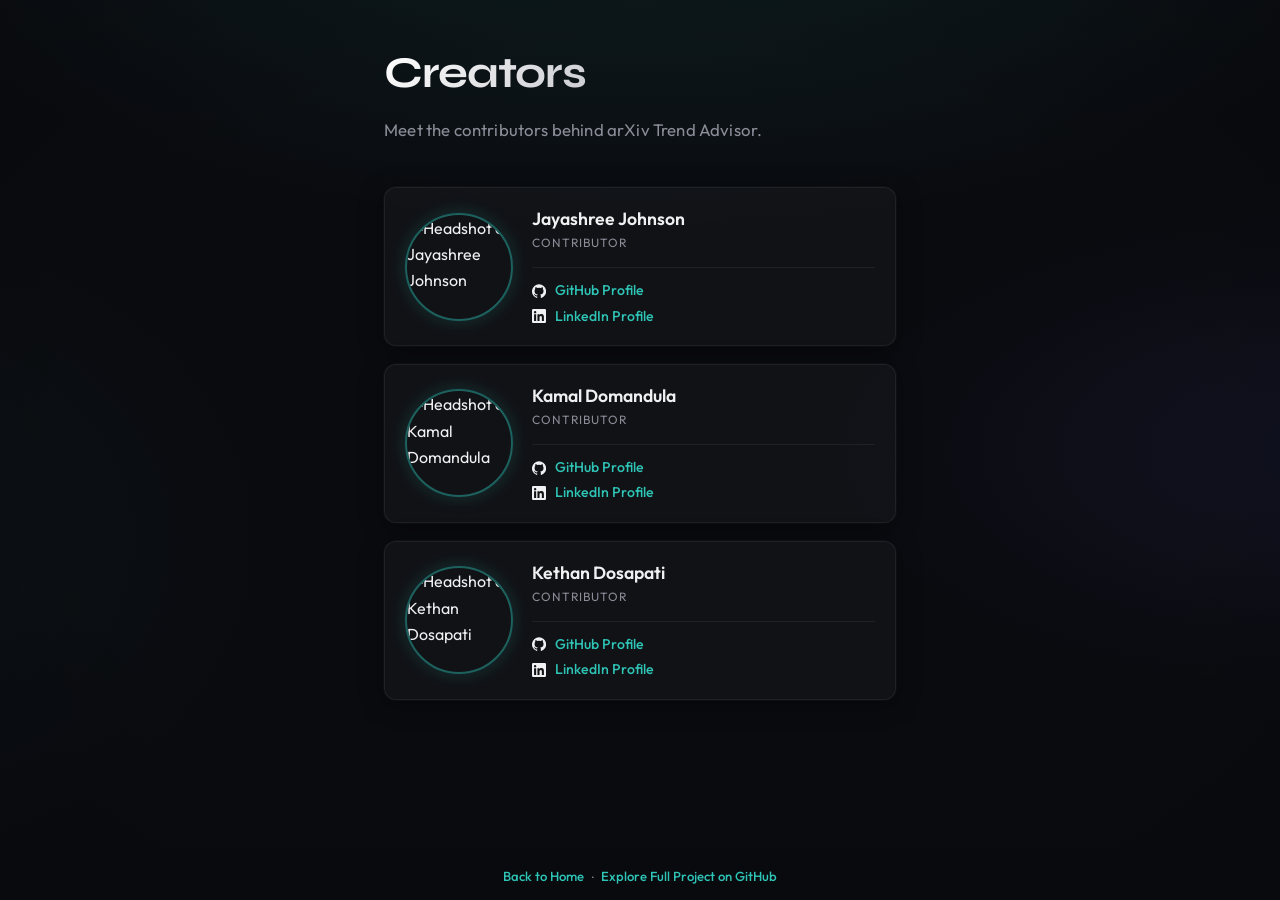
==== web_app/creators.html @ 8b3a318e "Added creators screen and new privacy policy screen to the mobile app, removed outdated privacy poli" ====
<!DOCTYPE html>
<html lang="en" data-api-base="https://arxiv-trend-predictor-api-001.onrender.com">
<head>
  <meta charset="UTF-8" />
  <meta name="viewport" content="width=device-width, initial-scale=1.0" />
  <title>Creators | arXiv Trend Advisor</title>
  <link rel="icon" href="favicon.ico" sizes="32x32" />
  <link rel="icon" href="favicon.svg" type="image/svg+xml" />
  <link rel="apple-touch-icon" href="apple-touch-icon.png" />
  <link rel="manifest" href="manifest.json" />
  <meta name="theme-color" content="#5B4FD9" />
  <link rel="preconnect" href="https://fonts.googleapis.com" />
  <link rel="preconnect" href="https://fonts.gstatic.com" crossorigin />
  <link rel="stylesheet" href="styles.css" />
</head>
<body>
  <div class="page creators-page">
    <header class="header">
      <h1 class="title">Creators</h1>
      <p class="tagline">Meet the contributors behind arXiv Trend Advisor.</p>
    </header>

    <main class="main creators-main">
      <section class="creators-section">
        <div class="contributors-grid">
          <article class="contributor-item">
            <img
              class="contributor-headshot"
              src="https://github.com/jayashreejohnson.png"
              alt="Headshot of Jayashree Johnson"
              loading="lazy"
            />
            <div class="contributor-content">
              <h3>Jayashree Johnson</h3>
              <p class="contributor-role">Contributor</p>
              <div class="contributor-rail">
                <a class="contributor-link-row" href="https://github.com/jayashreejohnson" target="_blank" rel="noopener">
                  <span class="contributor-link-icon" aria-hidden="true">
                    <svg viewBox="0 0 16 16" focusable="false">
                      <path d="M8 .3a8 8 0 0 0-2.53 15.6c.4.07.55-.17.55-.39v-1.35c-2.24.49-2.71-1.08-2.71-1.08-.36-.94-.9-1.19-.9-1.19-.73-.5.06-.49.06-.49.82.06 1.25.85 1.25.85.72 1.24 1.9.88 2.36.67.07-.53.28-.88.5-1.08-1.78-.2-3.65-.89-3.65-3.94 0-.88.31-1.6.82-2.16-.08-.2-.36-1.01.08-2.1 0 0 .68-.22 2.21.83a7.6 7.6 0 0 1 4.03 0c1.53-1.05 2.2-.83 2.2-.83.45 1.09.17 1.9.09 2.1.51.56.82 1.28.82 2.16 0 3.06-1.88 3.73-3.67 3.93.29.25.54.74.54 1.49v2.2c0 .22.14.47.55.39A8 8 0 0 0 8 .3z" />
                    </svg>
                  </span>
                  <span>GitHub Profile</span>
                </a>
                <a class="contributor-link-row" href="https://www.linkedin.com/in/jayashreejohnson/" target="_blank" rel="noopener">
                  <span class="contributor-link-icon" aria-hidden="true">
                    <svg viewBox="0 0 24 24" focusable="false">
                      <path d="M20.45 20.45h-3.55v-5.57c0-1.33-.03-3.04-1.85-3.04-1.86 0-2.15 1.45-2.15 2.95v5.66H9.35V9h3.4v1.56h.05c.47-.9 1.63-1.85 3.36-1.85 3.59 0 4.25 2.36 4.25 5.44v6.3ZM5.34 7.43a2.06 2.06 0 1 1 0-4.13 2.06 2.06 0 0 1 0 4.13Zm1.77 13.02H3.56V9h3.55v11.45ZM22 0H2A2 2 0 0 0 0 2v20a2 2 0 0 0 2 2h20a2 2 0 0 0 2-2V2a2 2 0 0 0-2-2Z" />
                    </svg>
                  </span>
                  <span>LinkedIn Profile</span>
                </a>
              </div>
            </div>
          </article>

          <article class="contributor-item">
            <img
              class="contributor-headshot"
              src="https://github.com/kamaldomandula.png"
              alt="Headshot of Kamal Domandula"
              loading="lazy"
            />
            <div class="contributor-content">
              <h3>Kamal Domandula</h3>
              <p class="contributor-role">Contributor</p>
              <div class="contributor-rail">
                <a class="contributor-link-row" href="https://github.com/kamaldomandula" target="_blank" rel="noopener">
                  <span class="contributor-link-icon" aria-hidden="true">
                    <svg viewBox="0 0 16 16" focusable="false">
                      <path d="M8 .3a8 8 0 0 0-2.53 15.6c.4.07.55-.17.55-.39v-1.35c-2.24.49-2.71-1.08-2.71-1.08-.36-.94-.9-1.19-.9-1.19-.73-.5.06-.49.06-.49.82.06 1.25.85 1.25.85.72 1.24 1.9.88 2.36.67.07-.53.28-.88.5-1.08-1.78-.2-3.65-.89-3.65-3.94 0-.88.31-1.6.82-2.16-.08-.2-.36-1.01.08-2.1 0 0 .68-.22 2.21.83a7.6 7.6 0 0 1 4.03 0c1.53-1.05 2.2-.83 2.2-.83.45 1.09.17 1.9.09 2.1.51.56.82 1.28.82 2.16 0 3.06-1.88 3.73-3.67 3.93.29.25.54.74.54 1.49v2.2c0 .22.14.47.55.39A8 8 0 0 0 8 .3z" />
                    </svg>
                  </span>
                  <span>GitHub Profile</span>
                </a>
                <a class="contributor-link-row" href="https://www.linkedin.com/in/kamaldomandula/" target="_blank" rel="noopener">
                  <span class="contributor-link-icon" aria-hidden="true">
                    <svg viewBox="0 0 24 24" focusable="false">
                      <path d="M20.45 20.45h-3.55v-5.57c0-1.33-.03-3.04-1.85-3.04-1.86 0-2.15 1.45-2.15 2.95v5.66H9.35V9h3.4v1.56h.05c.47-.9 1.63-1.85 3.36-1.85 3.59 0 4.25 2.36 4.25 5.44v6.3ZM5.34 7.43a2.06 2.06 0 1 1 0-4.13 2.06 2.06 0 0 1 0 4.13Zm1.77 13.02H3.56V9h3.55v11.45ZM22 0H2A2 2 0 0 0 0 2v20a2 2 0 0 0 2 2h20a2 2 0 0 0 2-2V2a2 2 0 0 0-2-2Z" />
                    </svg>
                  </span>
                  <span>LinkedIn Profile</span>
                </a>
              </div>
            </div>
          </article>

          <article class="contributor-item">
            <img
              class="contributor-headshot"
              src="https://github.com/dkethan.png"
              alt="Headshot of Kethan Dosapati"
              loading="lazy"
            />
            <div class="contributor-content">
              <h3>Kethan Dosapati</h3>
              <p class="contributor-role">Contributor</p>
              <div class="contributor-rail">
                <a class="contributor-link-row" href="https://github.com/dkethan" target="_blank" rel="noopener">
                  <span class="contributor-link-icon" aria-hidden="true">
                    <svg viewBox="0 0 16 16" focusable="false">
                      <path d="M8 .3a8 8 0 0 0-2.53 15.6c.4.07.55-.17.55-.39v-1.35c-2.24.49-2.71-1.08-2.71-1.08-.36-.94-.9-1.19-.9-1.19-.73-.5.06-.49.06-.49.82.06 1.25.85 1.25.85.72 1.24 1.9.88 2.36.67.07-.53.28-.88.5-1.08-1.78-.2-3.65-.89-3.65-3.94 0-.88.31-1.6.82-2.16-.08-.2-.36-1.01.08-2.1 0 0 .68-.22 2.21.83a7.6 7.6 0 0 1 4.03 0c1.53-1.05 2.2-.83 2.2-.83.45 1.09.17 1.9.09 2.1.51.56.82 1.28.82 2.16 0 3.06-1.88 3.73-3.67 3.93.29.25.54.74.54 1.49v2.2c0 .22.14.47.55.39A8 8 0 0 0 8 .3z" />
                    </svg>
                  </span>
                  <span>GitHub Profile</span>
                </a>
                <a class="contributor-link-row" href="https://www.linkedin.com/in/kethan-dosapati/" target="_blank" rel="noopener">
                  <span class="contributor-link-icon" aria-hidden="true">
                    <svg viewBox="0 0 24 24" focusable="false">
                      <path d="M20.45 20.45h-3.55v-5.57c0-1.33-.03-3.04-1.85-3.04-1.86 0-2.15 1.45-2.15 2.95v5.66H9.35V9h3.4v1.56h.05c.47-.9 1.63-1.85 3.36-1.85 3.59 0 4.25 2.36 4.25 5.44v6.3ZM5.34 7.43a2.06 2.06 0 1 1 0-4.13 2.06 2.06 0 0 1 0 4.13Zm1.77 13.02H3.56V9h3.55v11.45ZM22 0H2A2 2 0 0 0 0 2v20a2 2 0 0 0 2 2h20a2 2 0 0 0 2-2V2a2 2 0 0 0-2-2Z" />
                    </svg>
                  </span>
                  <span>LinkedIn Profile</span>
                </a>
              </div>
            </div>
          </article>
        </div>
      </section>
    </main>

    <footer class="footer footer-bar">
      <p class="footer-links footer-links-one-line">
        <a href="./index.html">Back to Home</a>
        <span aria-hidden="true">·</span>
        <a href="https://github.com/dkethan/arxiv-trend-predictor" target="_blank" rel="noopener">Explore Full Project on GitHub</a>
      </p>
    </footer>
  </div>
</body>
</html>
---- web_app/styles.css ----
/* arXiv Trend Advisor – distinctive, premium editorial feel */

@import url('https://fonts.googleapis.com/css2?family=Syne:wght@500;600;700;800&family=Outfit:wght@300;400;500;600&family=JetBrains+Mono:wght@400;500&display=swap');

:root {
  --bg: #0a0b0f;
  --bg-mesh: radial-gradient(ellipse 140% 90% at 50% -15%, rgba(46, 196, 182, 0.11), transparent 45%),
             radial-gradient(ellipse 90% 60% at 105% 50%, rgba(99, 102, 241, 0.08), transparent 45%),
             radial-gradient(ellipse 70% 80% at -10% 60%, rgba(46, 196, 182, 0.04), transparent 45%),
             #0a0b0f;
  --vignette: radial-gradient(ellipse 100% 100% at 50% 50%, transparent 40%, rgba(0, 0, 0, 0.25) 100%);
  --grid-dot: rgba(255, 255, 255, 0.045);
  --grid-line: rgba(255, 255, 255, 0.035);
  --surface: rgba(18, 20, 28, 0.85);
  --surface-elevated: rgba(28, 31, 42, 0.9);
  --border: rgba(255, 255, 255, 0.06);
  --border-focus: rgba(46, 196, 182, 0.5);
  --text: #f0f0f2;
  --text-muted: #8b8d98;
  --accent: #2ec4b6;
  --accent-soft: rgba(46, 196, 182, 0.2);
  --accent-glow: rgba(46, 196, 182, 0.35);
  --success: #34d399;
  --success-soft: rgba(52, 211, 153, 0.15);
  --amber: #fbbf24;
  --amber-soft: rgba(251, 191, 36, 0.15);
  --error: #f87171;
  --error-soft: rgba(248, 113, 113, 0.12);
  --radius: 12px;
  --radius-sm: 8px;
  --font-display: "Syne", system-ui, sans-serif;
  --font-sans: "Outfit", system-ui, sans-serif;
  --font-mono: "JetBrains Mono", ui-monospace, monospace;
  --shadow-card: 0 4px 24px rgba(0, 0, 0, 0.4), 0 0 0 1px rgba(255, 255, 255, 0.03);
  --shadow-card-hover: 0 8px 32px rgba(0, 0, 0, 0.5), 0 0 0 1px rgba(255, 255, 255, 0.04);
  --shadow-glow: 0 0 40px -8px var(--accent-glow);
}

*,
*::before,
*::after {
  box-sizing: border-box;
}

body {
  margin: 0;
  min-height: 100vh;
  background: var(--bg);
  color: var(--text);
  font-family: var(--font-sans);
  font-size: 1rem;
  font-weight: 400;
  line-height: 1.65;
  position: relative;
}

/* Layered background: grid + mesh + vignette */
body::before {
  content: "";
  position: fixed;
  inset: 0;
  z-index: 0;
  background-image:
    linear-gradient(var(--grid-line) 1px, transparent 1px),
    linear-gradient(90deg, var(--grid-line) 1px, transparent 1px),
    radial-gradient(circle at 1px 1px, var(--grid-dot) 1px, transparent 0);
  background-size: 64px 64px, 64px 64px, 24px 24px;
  background-position: 0 0, 0 0, 0 0;
  pointer-events: none;
  opacity: 0.85;
}

body::after {
  content: "";
  position: fixed;
  inset: 0;
  z-index: 0;
  background: var(--vignette), var(--bg-mesh);
  background-attachment: fixed;
  pointer-events: none;
}

.page {
  max-width: 560px;
  margin: 0 auto;
  padding: 3rem 1.5rem 6.25rem;
  min-height: 100vh;
  display: flex;
  flex-direction: column;
  position: relative;
  z-index: 1;
}

/* ----- Header ----- */
.header {
  margin-bottom: 2.5rem;
}

.title {
  font-family: var(--font-display);
  font-size: clamp(2rem, 5vw, 2.75rem);
  font-weight: 700;
  margin: 0 0 0.4em;
  letter-spacing: -0.03em;
  line-height: 1.15;
  color: var(--text);
  background: linear-gradient(135deg, #fff 0%, var(--text-muted) 100%);
  -webkit-background-clip: text;
  -webkit-text-fill-color: transparent;
  background-clip: text;
}

.tagline {
  margin: 0;
  color: var(--text-muted);
  font-size: 1.05rem;
  font-weight: 400;
  letter-spacing: 0.01em;
}

/* ----- Form ----- */
.form {
  margin-bottom: 0.5rem;
}

.form-note {
  font-size: 0.8125rem;
  color: var(--text-muted);
  margin: 0 0 0.5rem;
  line-height: 1.5;
}

.field {
  margin-bottom: 1.5rem;
}

.field label {
  display: block;
  font-size: 0.8rem;
  font-weight: 500;
  color: var(--text-muted);
  margin-bottom: 0.5rem;
  letter-spacing: 0.04em;
}

.field input,
.field textarea {
  width: 100%;
  padding: 0.85rem 1rem;
  font-family: var(--font-sans);
  font-size: 1rem;
  font-weight: 400;
  color: var(--text);
  background: var(--surface);
  border: 1px solid var(--border);
  border-radius: var(--radius-sm);
  transition: border-color 0.2s ease, box-shadow 0.2s ease, background 0.2s ease;
  box-shadow: inset 0 1px 2px rgba(0, 0, 0, 0.2);
}

.field input::placeholder,
.field textarea::placeholder {
  color: var(--text-muted);
  opacity: 0.7;
}

.field input:focus,
.field textarea:focus {
  outline: none;
  border-color: rgba(255, 255, 255, 0.12);
  box-shadow: inset 0 1px 2px rgba(0, 0, 0, 0.2);
  background: var(--surface-elevated);
}

.field textarea {
  resize: vertical;
  min-height: 128px;
}

.form-actions {
  display: flex;
  align-items: center;
  gap: 1rem;
  flex-wrap: wrap;
}

.btn {
  font-family: var(--font-display);
  font-size: 0.95rem;
  font-weight: 600;
  letter-spacing: 0.02em;
  padding: 0.75rem 1.5rem;
  border: none;
  border-radius: var(--radius-sm);
  cursor: pointer;
  transition: transform 0.15s ease, box-shadow 0.2s ease, background 0.2s ease;
}

.btn:active {
  transform: scale(0.98);
}

.btn-primary {
  background: linear-gradient(135deg, var(--accent) 0%, #26a89a 100%);
  color: #0a0b0f;
  box-shadow: 0 2px 12px var(--accent-soft), 0 1px 0 rgba(255, 255, 255, 0.08) inset;
}

.btn-primary:hover:not(:disabled) {
  transform: translateY(-1px);
  box-shadow: 0 4px 20px var(--accent-glow), 0 1px 0 rgba(255, 255, 255, 0.1) inset;
  background: linear-gradient(135deg, #36d4c4 0%, var(--accent) 100%);
}

.btn-primary:disabled {
  opacity: 0.6;
  cursor: not-allowed;
  transform: none;
}

.btn-example {
  background: var(--surface);
  color: var(--text);
  border: 1px solid var(--border);
  font-size: 0.875rem;
}

.btn-example:hover {
  border-color: var(--border-focus);
  background: var(--surface-elevated);
  color: var(--accent);
}

.status {
  font-size: 0.875rem;
  color: var(--text-muted);
}

.status-below-note {
  margin: 0.25rem 0 0;
  min-height: 0;
}

/* ----- Results ----- */
.result {
  margin-top: 2rem;
}

.result.hidden {
  display: none;
}

.result-inner {
  padding: 0.25rem 0 1.5rem;
}

.result-heading {
  font-family: var(--font-display);
  font-size: 1.1rem;
  font-weight: 600;
  letter-spacing: -0.02em;
  margin: 0 0 1.25rem;
  color: var(--text-muted);
}

/* ----- Insights / Charts ----- */
.viz-section {
  margin-bottom: 1.75rem;
}

.viz-section-title {
  font-family: var(--font-display);
  font-size: 0.75rem;
  font-weight: 600;
  letter-spacing: 0.08em;
  text-transform: uppercase;
  color: var(--text-muted);
  margin: 0 0 0.75rem;
}

.charts-row {
  display: grid;
  gap: 1rem;
  margin-bottom: 1rem;
}

@media (min-width: 520px) {
  .charts-row {
    grid-template-columns: 1fr 1fr;
  }
}

.chart-wrap {
  background: var(--surface);
  border: 1px solid var(--border);
  border-radius: var(--radius);
  padding: 1rem;
  box-shadow: var(--shadow-card);
  height: 200px;
}

.chart-wrap.chart-wrap-tall {
  height: 240px;
}

.chart-wrap.scatter-wrap {
  height: 220px;
}

.chart-wrap canvas {
  display: block;
  max-width: 100%;
}

/* Numbers at a glance – stat tiles */
.viz-numbers {
  margin-top: 1rem;
  padding: 1rem 1.25rem;
  background: var(--surface);
  border: 1px solid var(--border);
  border-radius: var(--radius);
  box-shadow: var(--shadow-card);
}

.viz-numbers-title {
  font-size: 0.7rem;
  font-weight: 600;
  text-transform: uppercase;
  letter-spacing: 0.08em;
  color: var(--text-muted);
  margin: 0 0 0.75rem;
}

.viz-stat-layout {
  display: grid;
  grid-template-columns: 1.25fr 1fr;
  grid-template-areas:
    "primary top"
    "primary domains"
    "summary summary";
  gap: 0.75rem;
}

.viz-stat-tile {
  min-height: 120px;
  padding: 0.8rem 0.9rem;
  background: rgba(255, 255, 255, 0.03);
  border: 1px solid var(--border);
  border-radius: var(--radius-sm);
  transition: border-color 0.2s ease, background 0.2s ease;
}

.viz-stat-tile:hover {
  background: rgba(255, 255, 255, 0.05);
  border-color: rgba(255, 255, 255, 0.1);
}

.viz-stat-tile-primary {
  grid-area: primary;
  display: flex;
  flex-direction: column;
  justify-content: space-between;
}

.viz-stat-tile-top-growth { grid-area: top; }
.viz-stat-tile-domains { grid-area: domains; }

.viz-stat-tile-summary {
  grid-area: summary;
  min-height: auto;
  display: flex;
  justify-content: space-between;
  align-items: flex-start;
  gap: 1rem;
}

.viz-stat-summary-item {
  min-width: 0;
}

.viz-stat-summary-item-right {
  text-align: right;
}

.viz-stat-label {
  display: block;
  font-size: 0.65rem;
  font-weight: 600;
  text-transform: uppercase;
  letter-spacing: 0.06em;
  color: var(--text-muted);
  margin-bottom: 0.25rem;
}

.viz-stat-value {
  font-family: var(--font-mono);
  font-size: 1.05rem;
  font-weight: 600;
  color: var(--text);
  display: block;
  line-height: 1.25;
  word-break: normal;
  overflow-wrap: anywhere;
}

.viz-stat-value.viz-stat-primary {
  font-family: var(--font-display);
  color: var(--accent);
  font-size: 0.98rem;
  line-height: 1.2;
  text-wrap: balance;
}

.viz-stat-primary-code {
  display: block;
  font-family: var(--font-display);
  font-size: 2.1rem;
  font-weight: 700;
  line-height: 1;
  margin-top: 0.15rem;
}

.viz-stat-primary-name {
  display: block;
  font-size: 0.95rem;
  color: var(--text-muted);
  margin-top: 0.3rem;
  line-height: 1.2;
}

.viz-stat-primary-confidence {
  display: block;
  margin-top: 1rem;
  font-family: var(--font-mono);
  font-size: 2rem;
  font-weight: 700;
  line-height: 1;
}

.viz-stat-meta {
  display: block;
  font-size: 0.75rem;
  color: var(--text-muted);
  margin-top: 0.15rem;
}

.viz-num-growth {
  font-family: var(--font-mono);
  font-weight: 600;
  color: var(--success);
}

@media (max-width: 760px) {
  .viz-stat-layout {
    grid-template-columns: 1fr;
    grid-template-areas:
      "primary"
      "top"
      "domains"
      "summary";
  }

  .viz-stat-tile-summary {
    flex-direction: column;
    gap: 0.8rem;
  }

  .viz-stat-summary-item-right {
    text-align: left;
  }
}

.scatter-wrap {
  grid-column: 1 / -1;
}

.card {
  background: var(--surface);
  border: 1px solid var(--border);
  border-radius: var(--radius);
  padding: 1.25rem 1.5rem;
  margin-bottom: 1rem;
  box-shadow: var(--shadow-card);
  transition: box-shadow 0.2s ease, border-color 0.2s ease;
}

.card:hover {
  box-shadow: var(--shadow-card-hover);
  border-color: rgba(255, 255, 255, 0.08);
}

/* Staggered fade-in for result blocks */
.result-inner .viz-section,
.result-inner .card {
  animation: fadeUp 0.5s ease backwards;
}

.result-inner .viz-section { animation-delay: 0.02s; }
.result-inner .viz-numbers { animation: fadeUp 0.5s ease 0.08s backwards; }
.result-inner .domain-card { animation-delay: 0.12s; }
.result-inner .growth-card { animation-delay: 0.19s; }

@keyframes fadeUp {
  from {
    opacity: 0;
    transform: translateY(12px);
  }
  to {
    opacity: 1;
    transform: translateY(0);
  }
}

/* Domain card – hero + predicted + landscape */
.domain-card {
  padding: 1.5rem;
}

.domain-hero {
  display: flex;
  align-items: center;
  gap: 1.25rem;
  margin-bottom: 1.25rem;
}

.domain-hero-ring-wrap {
  position: relative;
  flex-shrink: 0;
  width: 80px;
  height: 80px;
}

.domain-hero-ring {
  position: absolute;
  inset: 0;
  border-radius: 50%;
  background: conic-gradient(var(--accent) calc(var(--conf, 0) * 360deg), var(--border) 0);
  animation: domainRingFade 0.6s ease backwards;
}

.domain-hero-ring::before {
  content: "";
  position: absolute;
  inset: 6px;
  border-radius: 50%;
  background: var(--surface);
}

.domain-hero-ring-value {
  position: absolute;
  inset: 0;
  display: flex;
  align-items: center;
  justify-content: center;
  font-family: var(--font-mono);
  font-size: 1rem;
  font-weight: 700;
  color: var(--accent);
}

@keyframes domainRingFade {
  from { opacity: 0; transform: scale(0.9); }
  to { opacity: 1; transform: scale(1); }
}

.domain-hero-text {
  min-width: 0;
}

.domain-card .domain-name {
  font-family: var(--font-display);
  font-weight: 700;
  font-size: 1.35rem;
  letter-spacing: -0.02em;
  color: var(--accent);
  margin: 0 0 0.15em;
  line-height: 1.2;
}

.domain-hero-sub {
  font-size: 0.75rem;
  color: var(--text-muted);
  margin: 0;
  text-transform: uppercase;
  letter-spacing: 0.05em;
}

.domain-predicted {
  margin-top: 1rem;
  padding-top: 1rem;
  border-top: 1px solid var(--border);
}

.domain-card .alternates-title {
  font-size: 0.7rem;
  text-transform: uppercase;
  letter-spacing: 0.08em;
  color: var(--text-muted);
  margin: 0 0 0.6rem;
  font-weight: 600;
}

.domain-predicted-list {
  display: flex;
  flex-direction: column;
  gap: 0.5rem;
}

.domain-predicted-row {
  display: grid;
  grid-template-columns: 1fr minmax(50px, 70px) auto auto;
  align-items: center;
  gap: 0.75rem;
  padding: 0.4rem 0;
  border-radius: var(--radius-sm);
  transition: background 0.2s ease;
}

.domain-predicted-row:hover {
  background: rgba(255, 255, 255, 0.03);
}

.domain-predicted-row-primary {
  background: var(--accent-soft);
  padding: 0.5rem 0.6rem;
  border-radius: var(--radius-sm);
}

.domain-predicted-name {
  font-size: 0.9rem;
  color: var(--text);
  min-width: 0;
}

.domain-badge-primary {
  font-size: 0.65rem;
  font-weight: 600;
  text-transform: uppercase;
  letter-spacing: 0.05em;
  color: var(--accent);
  margin-left: 0.35rem;
}

.domain-predicted-bar-wrap {
  min-width: 60px;
  height: 6px;
  background: rgba(255, 255, 255, 0.08);
  border-radius: 999px;
  overflow: hidden;
}

.domain-predicted-bar {
  height: 100%;
  background: linear-gradient(90deg, var(--accent), var(--success));
  border-radius: 999px;
  transition: width 0.4s ease;
}

.domain-predicted-conf {
  font-family: var(--font-mono);
  font-size: 0.8rem;
  font-weight: 600;
  color: var(--text-muted);
  min-width: 3rem;
  text-align: right;
}

.growth-badge {
  font-family: var(--font-mono);
  font-size: 0.75rem;
  font-weight: 600;
  padding: 0.2rem 0.5rem;
  border-radius: 999px;
  min-width: 2.5rem;
  text-align: center;
}

.growth-badge.growth-slope-up {
  color: var(--success);
  background: var(--success-soft);
  border: 1px solid rgba(52, 211, 153, 0.3);
}

.growth-badge.growth-slope-moderate {
  color: var(--amber);
  background: var(--amber-soft);
  border: 1px solid rgba(251, 191, 36, 0.3);
}

.growth-badge.growth-slope-muted {
  color: var(--text-muted);
  background: rgba(255, 255, 255, 0.04);
  border: 1px solid var(--border);
}

.domain-landscape {
  margin-top: 1rem;
  padding-top: 1rem;
  border-top: 1px solid var(--border);
}

.domain-landscape-toggle {
  display: block;
  width: 100%;
  padding: 0.5rem 0;
  font-family: var(--font-sans);
  font-size: 0.8rem;
  font-weight: 600;
  color: var(--accent);
  background: none;
  border: none;
  cursor: pointer;
  text-align: left;
  transition: color 0.2s ease;
}

.domain-landscape-toggle:hover {
  color: #36d4c4;
}

.domain-landscape-list {
  margin-top: 0.5rem;
  max-height: 280px;
  overflow-y: auto;
}

.domain-landscape-list.hidden {
  display: none;
}

.domain-landscape-row {
  display: grid;
  grid-template-columns: 1fr 80px auto;
  align-items: center;
  gap: 0.5rem;
  padding: 0.35rem 0;
  font-size: 0.8rem;
  color: var(--text-muted);
}

.domain-landscape-row-predicted {
  color: var(--text);
}

.domain-landscape-row:hover {
  color: var(--text);
}

.domain-landscape-name {
  min-width: 0;
  white-space: nowrap;
  overflow: hidden;
  text-overflow: ellipsis;
}

.domain-landscape-bar-wrap {
  height: 4px;
  background: rgba(255, 255, 255, 0.06);
  border-radius: 999px;
  overflow: hidden;
}

.domain-landscape-bar {
  height: 100%;
  background: var(--accent);
  border-radius: 999px;
  transition: width 0.4s ease;
}

.domain-landscape-row:not(.domain-landscape-row-predicted) .domain-landscape-bar {
  background: var(--text-muted);
  opacity: 0.5;
}

.domain-landscape-conf {
  font-family: var(--font-mono);
  font-size: 0.75rem;
  font-weight: 600;
  min-width: 2.5rem;
  text-align: right;
}

/* Growth card – trends list */
.growth-card {
  display: flex;
  flex-direction: column;
  gap: 1rem;
  background: linear-gradient(135deg, var(--surface) 0%, var(--surface-elevated) 100%);
}

.growth-card .growth-label {
  font-weight: 600;
  font-size: 0.875rem;
  color: var(--success);
  margin: 0;
  padding: 0.35rem 0.75rem;
  background: var(--success-soft);
  border-radius: 999px;
  border: 1px solid rgba(52, 211, 153, 0.25);
  align-self: center;
}

.growth-trends-list {
  display: flex;
  flex-direction: column;
  gap: 0.75rem;
}

.growth-trend-row {
  display: flex;
  flex-direction: column;
  gap: 0.4rem;
  padding: 0.75rem 1rem;
  background: rgba(255, 255, 255, 0.03);
  border: 1px solid var(--border);
  border-radius: var(--radius-sm);
  transition: border-color 0.2s ease, background 0.2s ease;
}

.growth-trend-row:hover {
  background: rgba(255, 255, 255, 0.05);
  border-color: rgba(255, 255, 255, 0.08);
}

.growth-trend-domain {
  font-weight: 600;
  font-size: 0.9rem;
  color: var(--text);
}

.growth-trend-metrics {
  display: flex;
  flex-wrap: wrap;
  gap: 0.75rem;
  align-items: center;
}

.growth-card .growth-score-wrap {
  font-size: 0.75rem;
  color: var(--text-muted);
  margin: 0;
  padding: 0.4rem 0.65rem;
  background: rgba(255, 255, 255, 0.04);
  border: 1px solid var(--border);
  border-radius: var(--radius-sm);
}

.growth-card .growth-score-wrap.growth-slope-up .growth-score-value {
  color: var(--success);
}

.growth-card .growth-score-wrap.growth-slope-moderate .growth-score-value {
  color: var(--amber);
}

.growth-card .growth-score-wrap.growth-slope-muted .growth-score-value {
  color: var(--text-muted);
}

.growth-card .growth-score-value {
  font-family: var(--font-mono);
  font-size: 1rem;
  font-weight: 600;
  display: block;
  margin-top: 0.15rem;
}

.growth-trend-slope-label,
.growth-trend-r2-label {
  display: block;
  font-size: 0.65rem;
  text-transform: uppercase;
  letter-spacing: 0.05em;
  color: var(--text-muted);
}

.growth-trend-r2 {
  display: flex;
  align-items: center;
  gap: 0.5rem;
  flex: 1;
  min-width: 120px;
}

.growth-trend-r2-bar-wrap {
  flex: 1;
  height: 5px;
  background: rgba(255, 255, 255, 0.08);
  border-radius: 999px;
  overflow: hidden;
}

.growth-trend-r2-bar {
  height: 100%;
  background: var(--success);
  border-radius: 999px;
  transition: width 0.4s ease;
}

.growth-trend-r2-value {
  font-family: var(--font-mono);
  font-size: 0.75rem;
  font-weight: 600;
  color: var(--text-muted);
  min-width: 2.5rem;
}

/* ----- Error ----- */
.error {
  margin-top: 1rem;
  padding: 1.25rem;
  background: var(--error-soft);
  border: 1px solid rgba(248, 113, 113, 0.3);
  border-radius: var(--radius);
  color: var(--error);
}

.error.hidden {
  display: none;
}

.error p {
  margin: 0;
}

/* ----- Footer ----- */
.footer {
  margin-top: auto;
  padding-top: 2.5rem;
  font-size: 0.8rem;
  color: var(--text-muted);
  text-align: center;
}

.footer a {
  color: var(--accent);
  text-decoration: none;
  font-weight: 500;
  transition: color 0.2s ease, text-shadow 0.2s ease;
}

.footer a:hover {
  color: #36d4c4;
  text-shadow: 0 0 20px var(--accent-soft);
}

.footer-compact {
  padding-top: 2rem;
}

.footer-caption {
  margin: 0;
  font-size: 0.75rem;
  color: var(--text-muted);
  letter-spacing: 0.03em;
}

.footer-links {
  margin: 0.35rem 0 0;
  display: inline-flex;
  align-items: center;
  gap: 0.45rem;
  flex-wrap: wrap;
  justify-content: center;
}

.footer-links a {
  font-size: 0.82rem;
}

.footer-links span {
  color: var(--text-muted);
}

.footer-bar {
  position: fixed;
  left: 0;
  right: 0;
  bottom: 0;
  width: 100%;
  margin: 0;
  padding: 0.75rem 1rem;
  border-top: none;
  background: rgba(10, 11, 15, 0.88);
  backdrop-filter: blur(10px);
  -webkit-backdrop-filter: blur(10px);
  text-align: center;
  z-index: 30;
}

.footer-links-one-line {
  white-space: nowrap;
  overflow-x: auto;
  overflow-y: hidden;
  scrollbar-width: none;
}

.footer-links-one-line::-webkit-scrollbar {
  display: none;
}

/* ----- Loading ----- */
.form-actions.is-loading .btn-primary {
  position: relative;
  color: transparent;
}

.form-actions.is-loading .btn-primary::after {
  content: "";
  position: absolute;
  inset: 0;
  margin: auto;
  width: 1.25rem;
  height: 1.25rem;
  border: 2px solid #0a0b0f;
  border-top-color: transparent;
  border-radius: 50%;
  animation: spin 0.6s linear infinite;
}

@keyframes spin {
  to {
    transform: rotate(360deg);
  }
}

/* ----- Privacy policy page ----- */
.policy-main {
  margin-top: 0.25rem;
}

.policy-card h2 {
  font-family: var(--font-display);
  font-size: 1rem;
  font-weight: 600;
  letter-spacing: -0.01em;
  margin: 1.35rem 0 0.55rem;
  color: var(--text);
}

.policy-card p {
  margin: 0 0 0.75rem;
}

.policy-card ul {
  margin: 0 0 0.85rem;
  padding-left: 1.2rem;
}

.policy-card li {
  margin-bottom: 0.35rem;
}

.policy-card code {
  font-family: var(--font-mono);
  font-size: 0.85em;
  color: var(--accent);
  background: rgba(255, 255, 255, 0.06);
  border: 1px solid var(--border);
  border-radius: 6px;
  padding: 0.05rem 0.35rem;
}

/* ----- Creators page ----- */
.creators-main {
  margin-top: 0.2rem;
}

.creators-section {
  display: grid;
  gap: 1.1rem;
}

.contributors-grid {
  display: grid;
  grid-template-columns: 1fr;
  gap: 1.1rem;
}

.contributor-item {
  display: grid;
  grid-template-columns: 108px 1fr;
  align-items: center;
  gap: 1.2rem;
  background: rgba(255, 255, 255, 0.03);
  border: 1px solid var(--border);
  border-radius: var(--radius);
  padding: 1.25rem;
  box-shadow: var(--shadow-card);
  transition: border-color 0.2s ease, background 0.2s ease, transform 0.2s ease;
}

.contributor-item:hover {
  background: rgba(255, 255, 255, 0.05);
  border-color: rgba(255, 255, 255, 0.12);
  transform: translateY(-2px);
  box-shadow: var(--shadow-card-hover);
}

.contributor-headshot {
  width: 108px;
  height: 108px;
  border-radius: 50%;
  object-fit: cover;
  border: 2px solid rgba(46, 196, 182, 0.45);
  box-shadow: 0 0 18px rgba(46, 196, 182, 0.2);
  align-self: center;
}

.contributor-content {
  min-width: 0;
}

.contributor-item h3 {
  margin: 0 0 0.2rem;
  font-size: 1.1rem;
  font-weight: 600;
  color: var(--text);
  line-height: 1.25;
}

.contributor-role {
  margin: 0;
  font-size: 0.75rem;
  letter-spacing: 0.07em;
  text-transform: uppercase;
  color: var(--text-muted);
}

.contributor-rail {
  margin-top: 0.9rem;
  padding-top: 0.85rem;
  border-top: 1px solid var(--border);
  display: grid;
  gap: 0.5rem;
}

.contributor-link-row {
  display: flex;
  align-items: center;
  gap: 0.55rem;
  font-size: 0.88rem;
  line-height: 1.25;
  color: var(--accent);
  text-decoration: none;
  font-weight: 500;
  width: fit-content;
}

.contributor-link-row:hover {
  color: #36d4c4;
  text-shadow: 0 0 16px var(--accent-soft);
}

.contributor-link-icon {
  display: inline-flex;
  align-items: center;
  justify-content: center;
  width: 14px;
  height: 14px;
  color: var(--text);
}

.contributor-link-icon svg {
  width: 14px;
  height: 14px;
  fill: currentColor;
}

.creators-more {
  margin: 0.35rem 0 0;
  padding-top: 0.9rem;
  border-top: 1px solid var(--border);
  font-size: 0.86rem;
  color: var(--text-muted);
}

.creators-more a {
  color: var(--accent);
  text-decoration: none;
  font-weight: 500;
}

.creators-more a:hover {
  color: #36d4c4;
}

@media (max-width: 560px) {
  .contributor-item {
    grid-template-columns: 1fr;
  }

  .contributor-headshot {
    margin: 0 auto;
  }
}
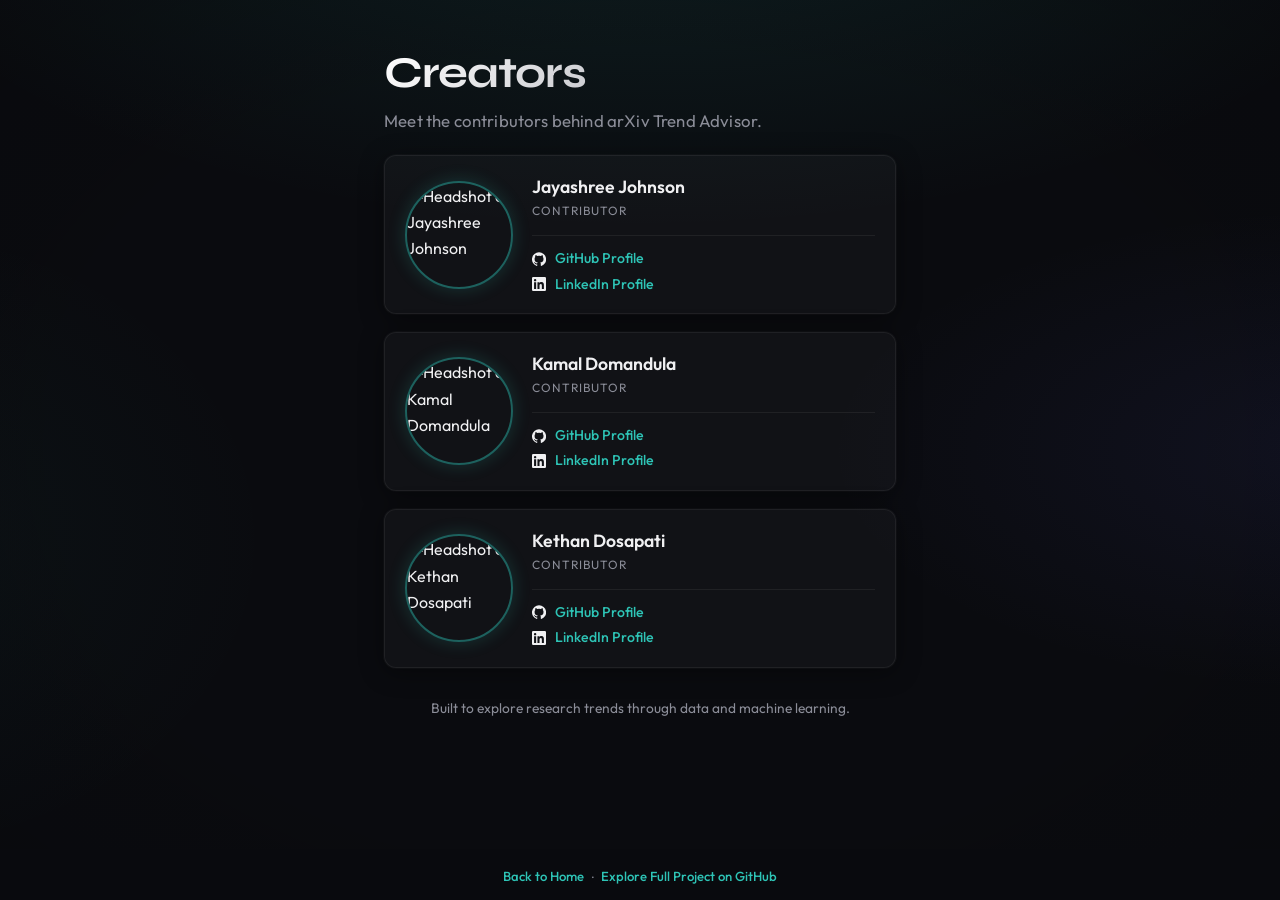
==== commit f3810e26: "Updated button labels and layout across mobile and web apps: replaced "Get advice" with "Run analysi" ====
--- a/web_app/creators.html
+++ b/web_app/creators.html
@@ -116,6 +116,7 @@
             </div>
           </article>
         </div>
+        <p class="creators-more">Built to explore research trends through data and machine learning.</p>
       </section>
     </main>
 
--- a/web_app/styles.css
+++ b/web_app/styles.css
@@ -178,6 +178,11 @@
 }
 
 .form-actions {
+  display: grid;
+  gap: 1rem;
+}
+
+.example-actions {
   display: flex;
   align-items: center;
   gap: 1rem;
@@ -1062,8 +1067,16 @@
 }
 
 /* ----- Creators page ----- */
+.creators-page .header {
+  margin-bottom: 0.9rem;
+}
+
+.creators-page .title {
+  margin-bottom: 0.2em;
+}
+
 .creators-main {
-  margin-top: 0.2rem;
+  margin-top: 0.35rem;
 }
 
 .creators-section {
@@ -1168,11 +1181,12 @@
 }
 
 .creators-more {
-  margin: 0.35rem 0 0;
-  padding-top: 0.9rem;
-  border-top: 1px solid var(--border);
+  margin: 0.75rem 0 0;
+  padding-top: 0;
+  border-top: none;
   font-size: 0.86rem;
   color: var(--text-muted);
+  text-align: center;
 }
 
 .creators-more a {
